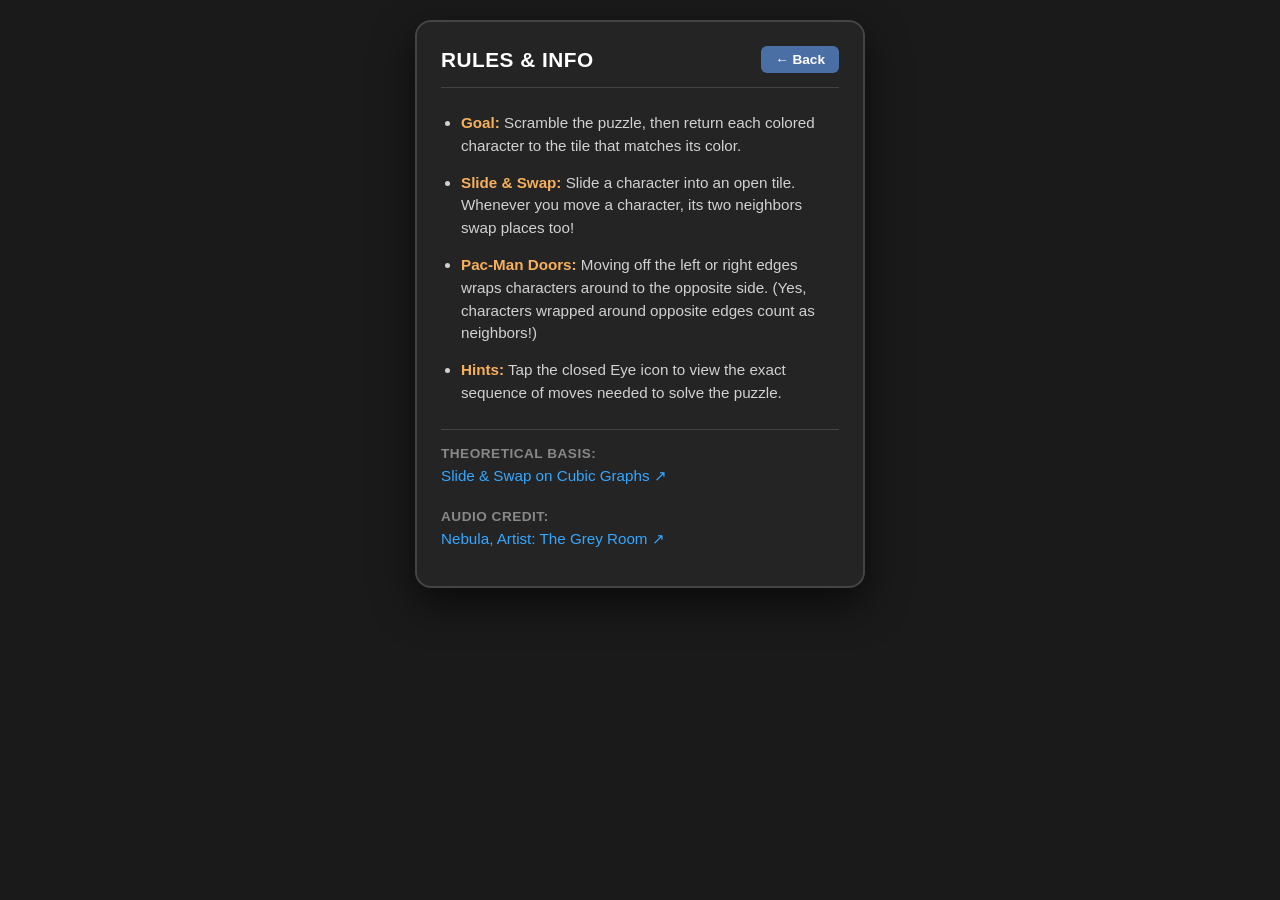
==== info.html @ a7793a33 "Add files via upload" ====
<!DOCTYPE html>
<html lang="en">
<head>
    <meta charset="UTF-8">
    <meta name="viewport" content="width=device-width, initial-scale=1.0">
    <title>Slide 'N Swap - Info & Rules</title>
    <style>
        /* Modern reset matching game aesthetics */
        body {
            background-color: #1a1a1a;
            color: #ffffff;
            font-family: -apple-system, BlinkMacSystemFont, "Segoe UI", Roboto, Helvetica, Arial, sans-serif;
            margin: 0;
            padding: 20px;
            display: flex;
            justify-content: center;
            align-items: flex-start;
            min-height: 100vh;
            box-sizing: border-box;
        }

        /* Card layout that scales beautifully on mobile and desktop */
        .info-container {
            background-color: #242424;
            border: 2px solid #444444;
            border-radius: 16px;
            width: 100%;
            max-width: 450px;
            padding: 24px;
            box-shadow: 0 16px 40px rgba(0, 0, 0, 0.6);
            box-sizing: border-box;
        }

        /* Header UI */
        .info-header {
            display: flex;
            justify-content: space-between;
            align-items: center;
            margin-bottom: 24px;
            border-bottom: 1px solid #444444;
            padding-bottom: 14px;
        }

        .info-title {
            font-size: 1.3rem;
            font-weight: 700;
            text-transform: uppercase;
            letter-spacing: 0.5px;
            margin: 0;
            color: #ffffff;
        }

        /* Clean back button */
        .back-btn {
            background-color: #4a6fa5;
            color: #ffffff;
            border: none;
            border-radius: 6px;
            padding: 6px 14px;
            font-size: 0.85rem;
            font-weight: 600;
            cursor: pointer;
            text-decoration: none;
            transition: filter 0.1s, transform 0.1s;
        }
        .back-btn:active { transform: scale(0.97); }
        .back-btn:hover { filter: brightness(1.1); }

        /* Rules content block */
        .custom-rules-body ul {
            padding-left: 20px;
            margin: 0 0 24px 0;
        }

        .custom-rules-body li {
            font-size: 0.95rem;
            line-height: 1.5;
            margin-bottom: 14px;
            color: #d1d1d1;
        }

        .custom-rules-body strong {
            color: #f7b05b; /* High contrast amber highlight for core concepts */
        }

        /* Footer links styling */
        .custom-rules-footer {
            border-top: 1px solid #444444;
            padding-top: 16px;
            margin-top: 20px;
        }

        .custom-rules-footer p {
            font-size: 0.85rem;
            font-weight: 600;
            color: #888888;
            margin: 0 0 6px 0;
            text-transform: uppercase;
            letter-spacing: 0.5px;
        }

        .custom-rules-footer a {
            display: inline-block;
            color: #35a7ff;
            font-size: 0.95rem;
            text-decoration: none;
            margin-bottom: 14px;
            transition: color 0.1s;
        }

        .custom-rules-footer a:hover {
            color: #82caff;
            text-decoration: underline;
        }
    </style>
</head>
<body>

    <div class="info-container">
        <div class="info-header">
            <h1 class="info-title">Rules & Info</h1>
            <!-- Dynamically references the root directory path relative to this file -->
            <a href="./" class="back-btn">← Back</a>
        </div>

        <div class="custom-rules-body">
            <ul>
                <li><strong>Goal:</strong> Scramble the puzzle, then return each colored character to the tile that matches its color.</li>
                <li><strong>Slide &amp; Swap:</strong> Slide a character into an open tile. Whenever you move a character, its two neighbors swap places too!</li>
                <li><strong>Pac-Man Doors:</strong> Moving off the left or right edges wraps characters around to the opposite side. (Yes, characters wrapped around opposite edges count as neighbors!)</li>
                <li><strong>Hints:</strong> Tap the closed Eye icon to view the exact sequence of moves needed to solve the puzzle.</li>
            </ul>

            <div class="custom-rules-footer">
                <p>Theoretical Basis:</p>
                <a href="https://homepages.gac.edu/~jsiehler/games/slideSwap-start.html" target="_blank">
                    Slide &amp; Swap on Cubic Graphs ↗
                </a>

                <p style="margin-top: 10px;">Audio Credit:</p>
                <a href="https://www.youtube.com/@GoldenPalmRecorders/featured" target="_blank">
                    Nebula, Artist: The Grey Room ↗
                </a>
            </div>
        </div>
    </div>

</body>
</html>
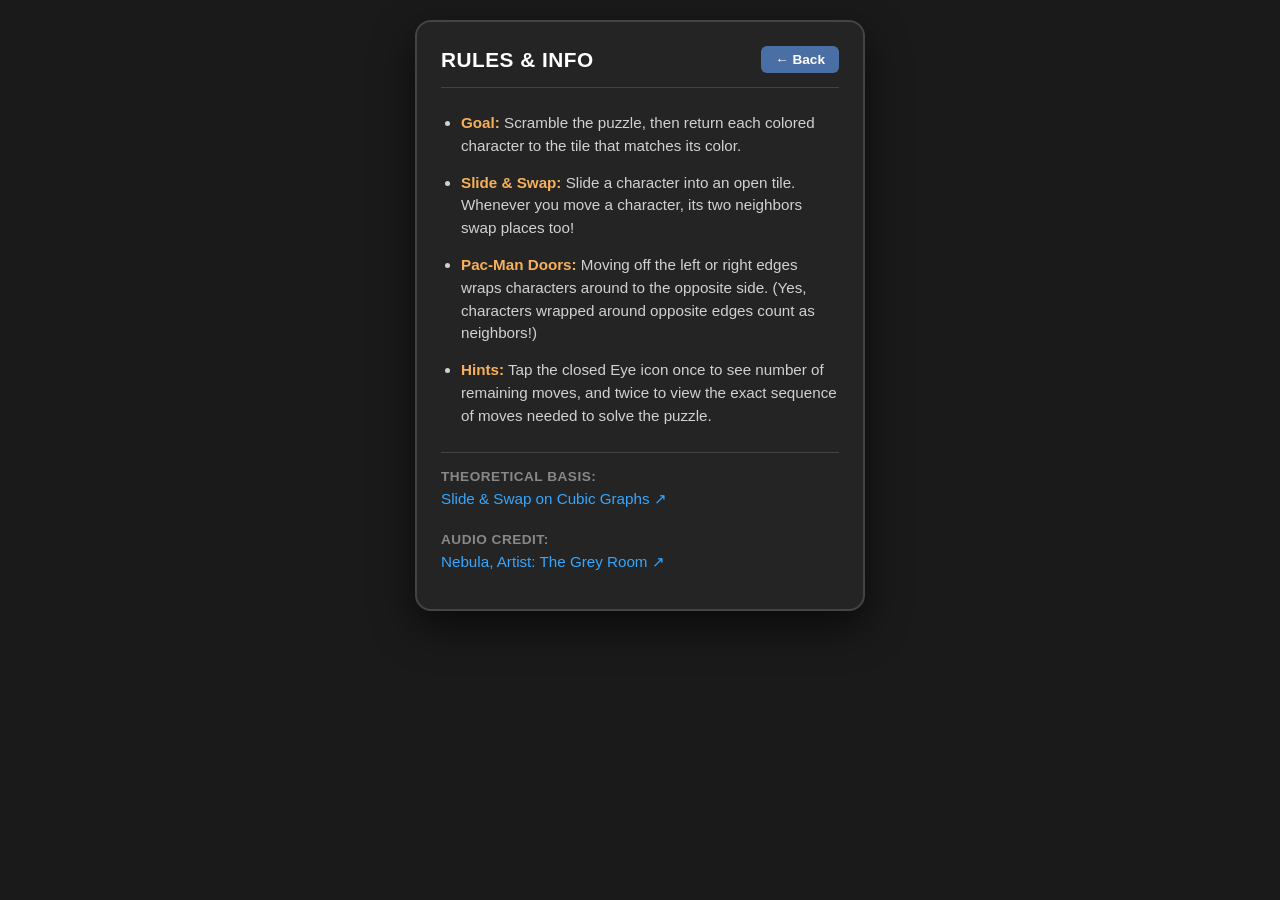
==== commit f39cd855: "Add files via upload" ====
--- a/info.html
+++ b/info.html
@@ -120,7 +120,7 @@
         <div class="info-header">
             <h1 class="info-title">Rules & Info</h1>
             <!-- Dynamically references the root directory path relative to this file -->
-            <a href="./" class="back-btn">← Back</a>
+            <a href="index.html" class="back-btn">← Back</a>
         </div>
 
         <div class="custom-rules-body">
@@ -128,7 +128,7 @@
                 <li><strong>Goal:</strong> Scramble the puzzle, then return each colored character to the tile that matches its color.</li>
                 <li><strong>Slide &amp; Swap:</strong> Slide a character into an open tile. Whenever you move a character, its two neighbors swap places too!</li>
                 <li><strong>Pac-Man Doors:</strong> Moving off the left or right edges wraps characters around to the opposite side. (Yes, characters wrapped around opposite edges count as neighbors!)</li>
-                <li><strong>Hints:</strong> Tap the closed Eye icon to view the exact sequence of moves needed to solve the puzzle.</li>
+                <li><strong>Hints:</strong> Tap the closed Eye icon once to see number of remaining moves, and twice to view the exact sequence of moves needed to solve the puzzle.</li>
             </ul>
 
             <div class="custom-rules-footer">
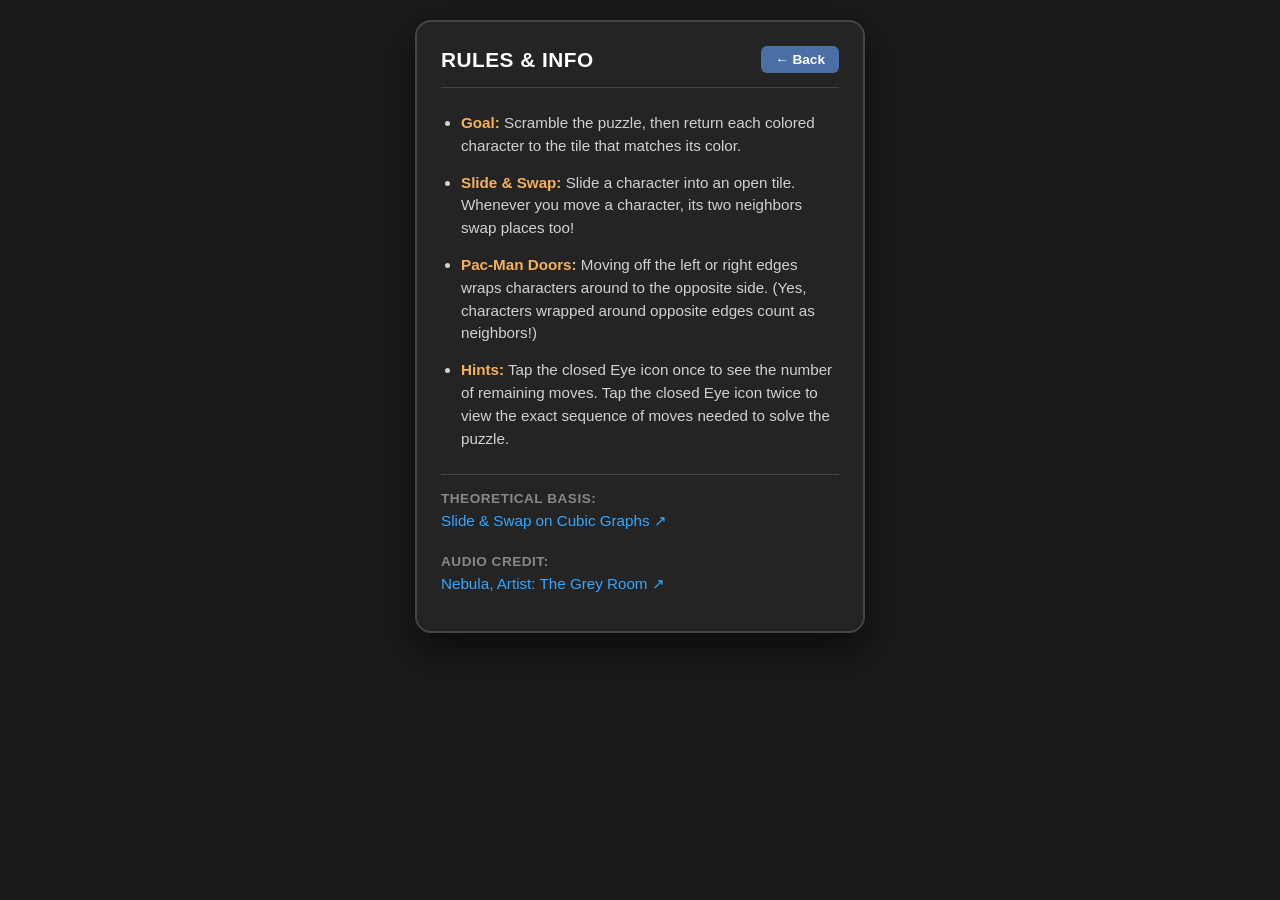
==== commit b70a7627: "Add files via upload" ====
--- a/info.html
+++ b/info.html
@@ -128,7 +128,7 @@
                 <li><strong>Goal:</strong> Scramble the puzzle, then return each colored character to the tile that matches its color.</li>
                 <li><strong>Slide &amp; Swap:</strong> Slide a character into an open tile. Whenever you move a character, its two neighbors swap places too!</li>
                 <li><strong>Pac-Man Doors:</strong> Moving off the left or right edges wraps characters around to the opposite side. (Yes, characters wrapped around opposite edges count as neighbors!)</li>
-                <li><strong>Hints:</strong> Tap the closed Eye icon once to see number of remaining moves, and twice to view the exact sequence of moves needed to solve the puzzle.</li>
+                <li><strong>Hints:</strong> Tap the closed Eye icon once to see the number of remaining moves. Tap the closed Eye icon twice to view the exact sequence of moves needed to solve the puzzle.</li>
             </ul>
 
             <div class="custom-rules-footer">
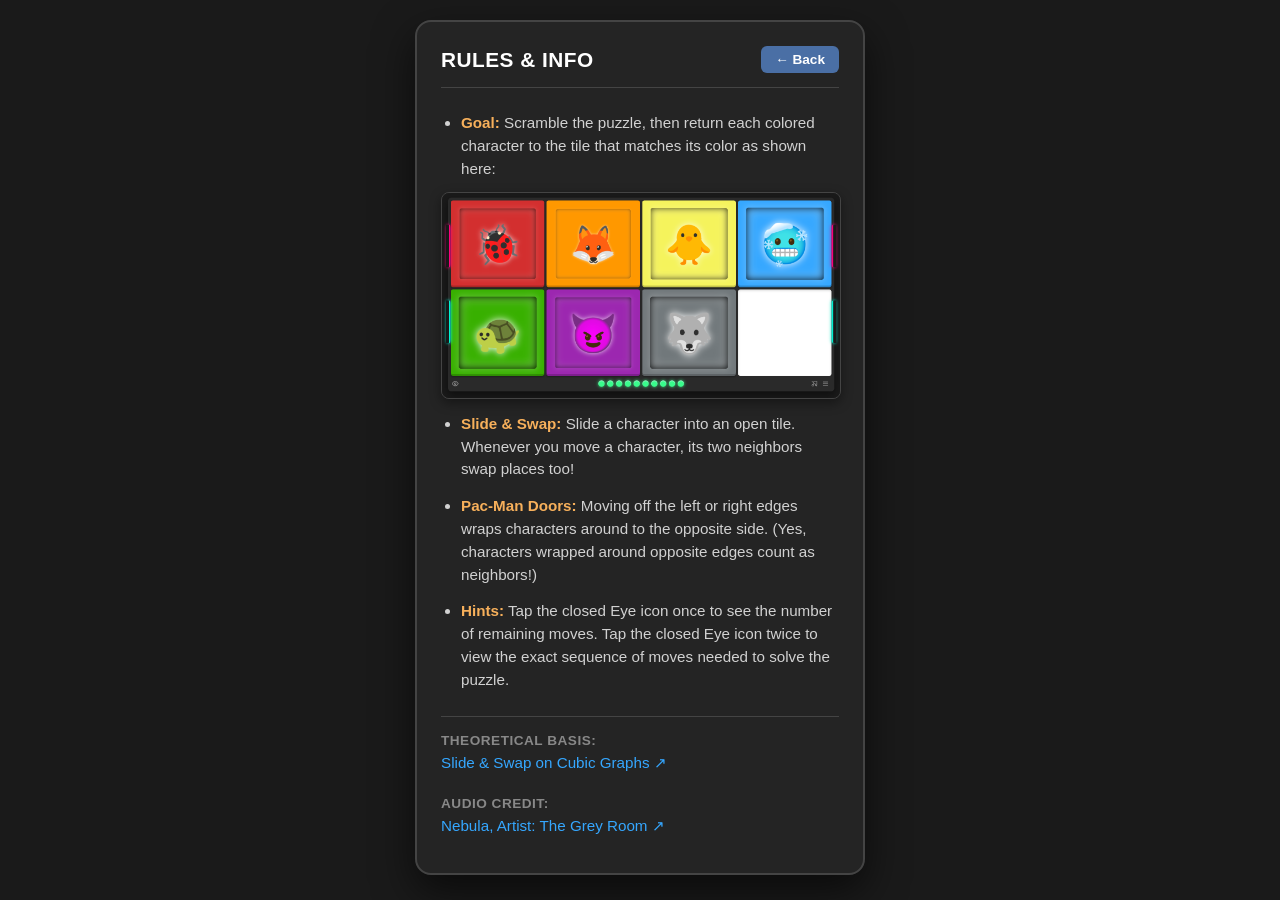
==== commit c7d02e7d: "Add files via upload" ====
--- a/info.html
+++ b/info.html
@@ -83,6 +83,22 @@
             color: #f7b05b; /* High contrast amber highlight for core concepts */
         }
 
+        /* Nested goal image container */
+        .goal-image-container {
+            margin: 12px 0 8px 0;
+            /* Negative margin offsets bullet indent to keep the image flush with the text flow */
+            margin-left: -20px;
+        }
+
+        .goal-image-container img {
+            width: 100%;
+            height: auto;
+            border-radius: 8px;
+            border: 1px solid #444444;
+            display: block;
+            box-shadow: 0 4px 12px rgba(0, 0, 0, 0.4);
+        }
+
         /* Footer links styling */
         .custom-rules-footer {
             border-top: 1px solid #444444;
@@ -125,7 +141,12 @@
 
         <div class="custom-rules-body">
             <ul>
-                <li><strong>Goal:</strong> Scramble the puzzle, then return each colored character to the tile that matches its color.</li>
+                <li>
+                    <strong>Goal:</strong> Scramble the puzzle, then return each colored character to the tile that matches its color as shown here:
+                    <div class="goal-image-container">
+                        <img src="solvedPuzzle.png" alt="Solved Slide 'N Swap Puzzle Layout">
+                    </div>
+                </li>
                 <li><strong>Slide &amp; Swap:</strong> Slide a character into an open tile. Whenever you move a character, its two neighbors swap places too!</li>
                 <li><strong>Pac-Man Doors:</strong> Moving off the left or right edges wraps characters around to the opposite side. (Yes, characters wrapped around opposite edges count as neighbors!)</li>
                 <li><strong>Hints:</strong> Tap the closed Eye icon once to see the number of remaining moves. Tap the closed Eye icon twice to view the exact sequence of moves needed to solve the puzzle.</li>
